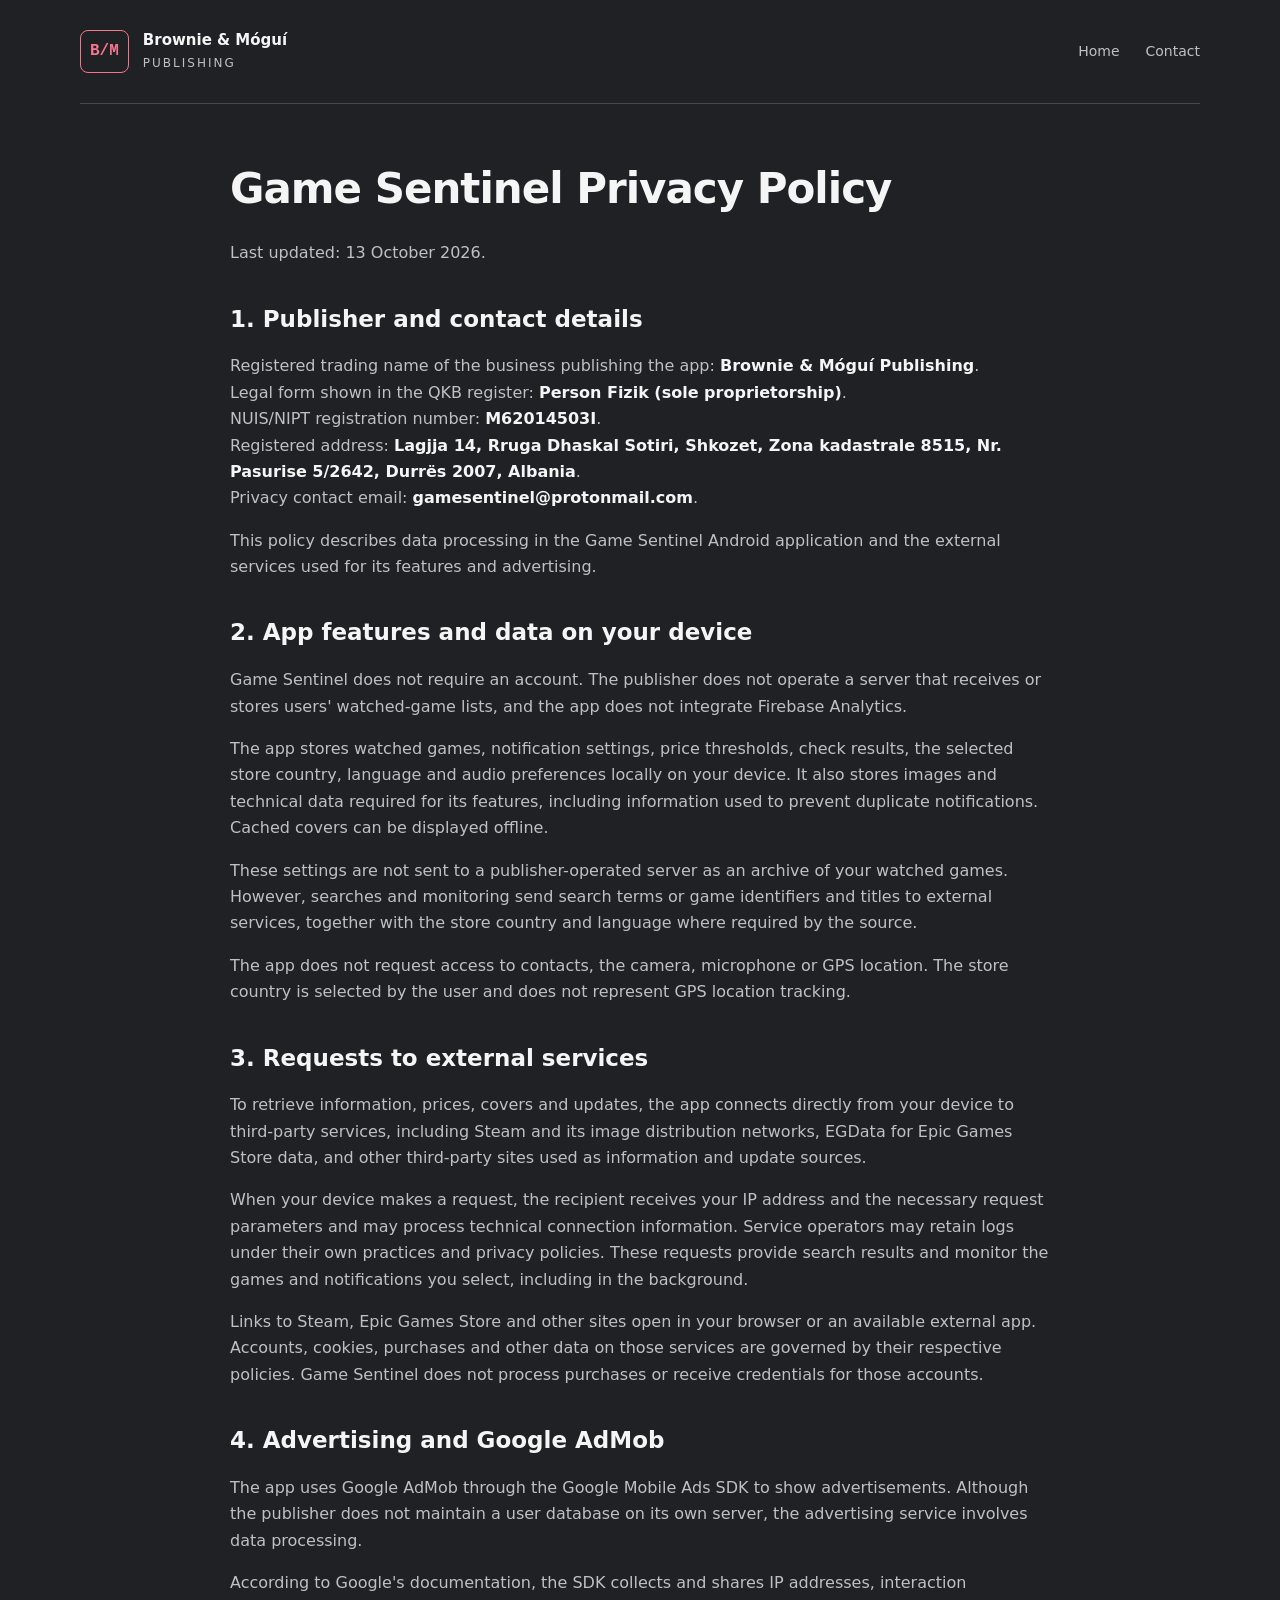
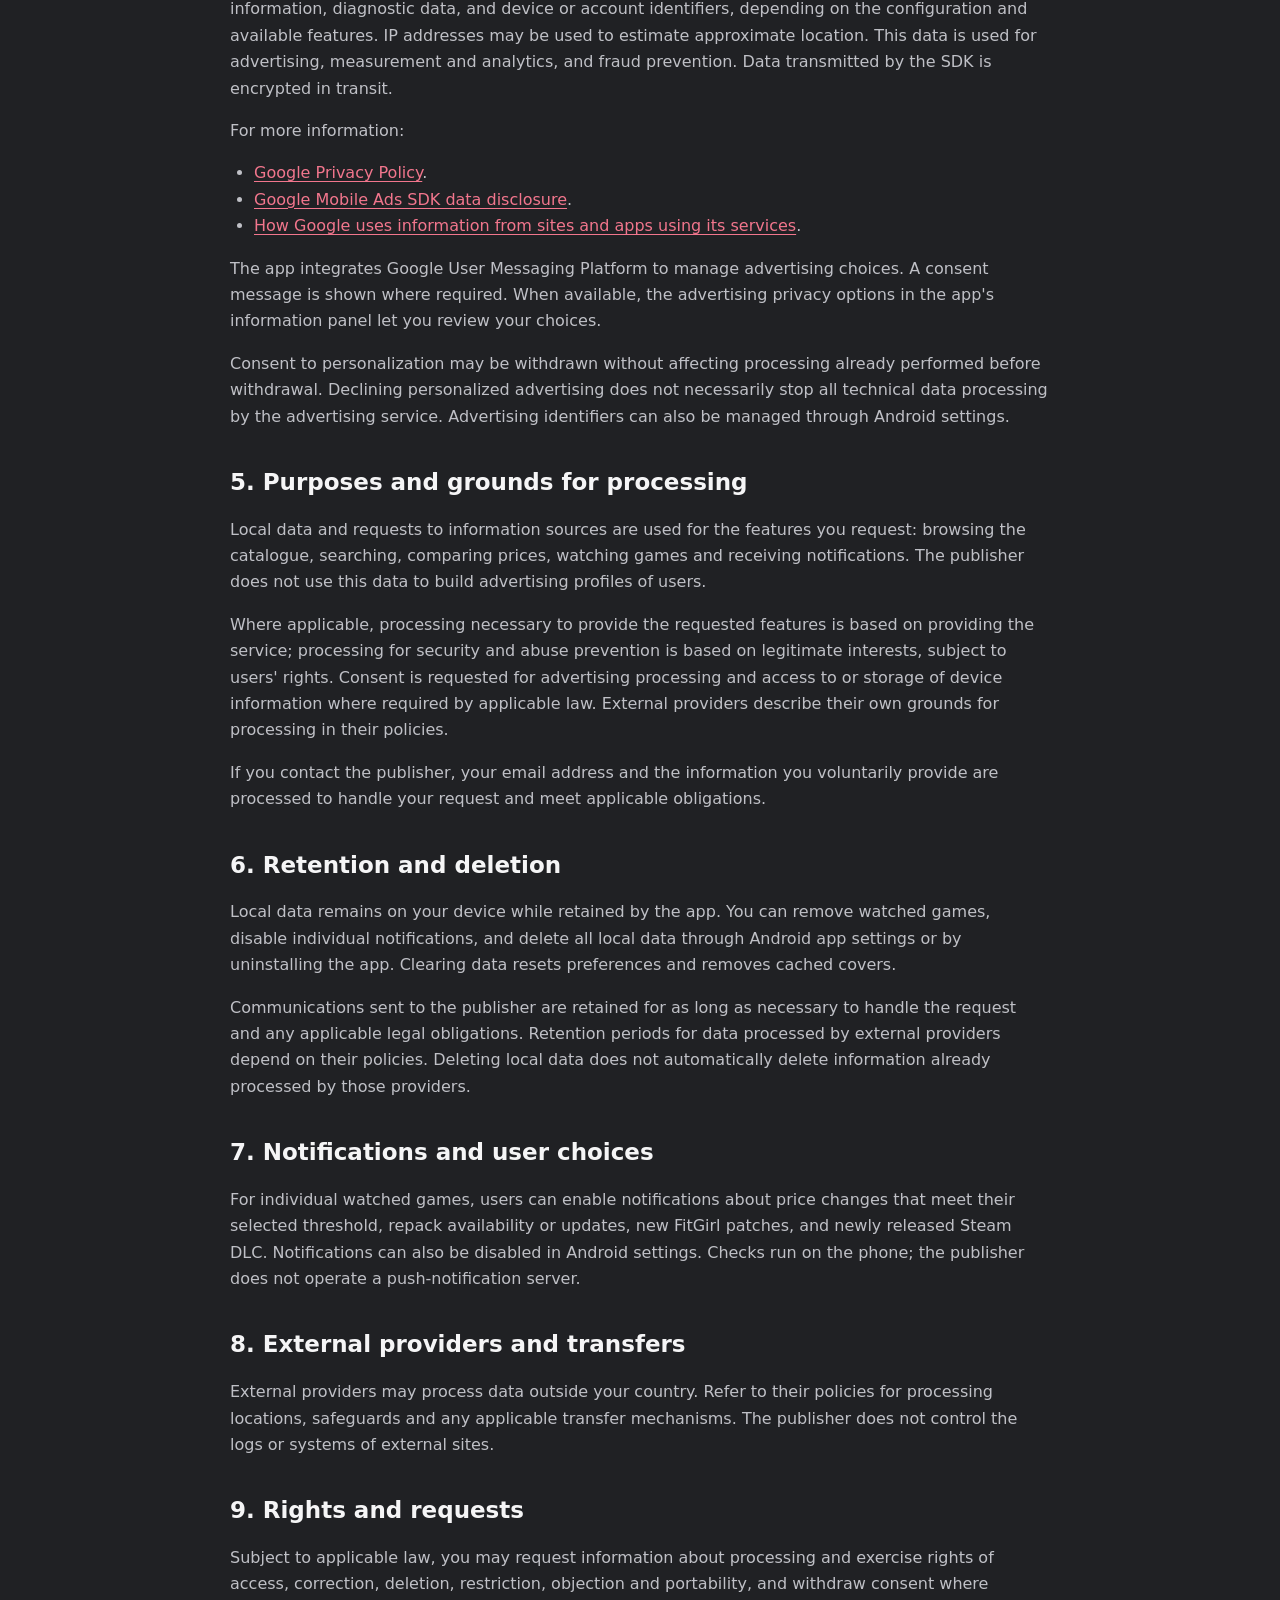
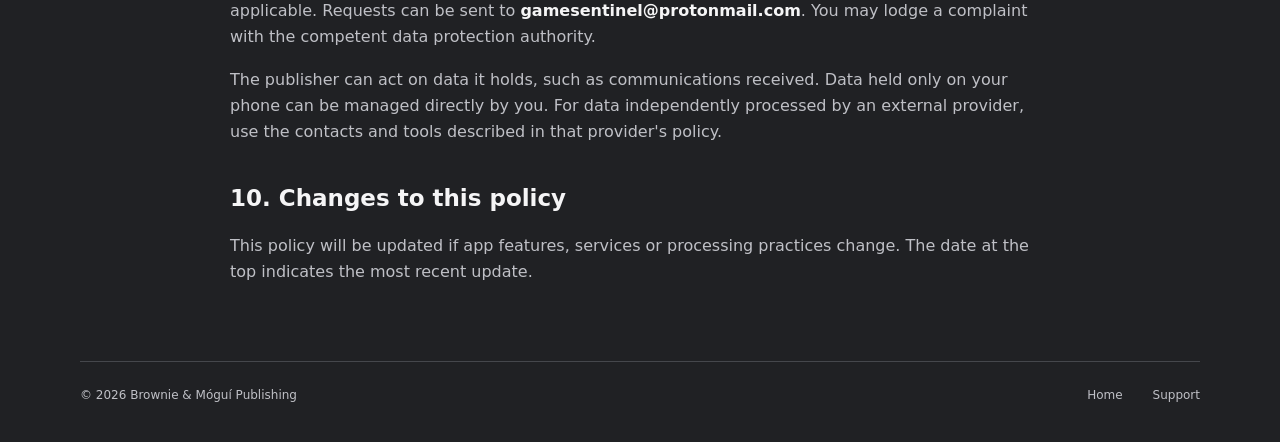
==== privacy.html @ 584cd1c6 "Publish Game Sentinel website" ====
<!doctype html>
<html lang="en"><head><meta charset="utf-8"><meta name="viewport" content="width=device-width, initial-scale=1"><meta name="theme-color" content="#202124"><meta name="description" content="Privacy policy for the Game Sentinel Android app."><title>Privacy · Game Sentinel</title><link rel="icon" href="cat.png" type="image/png"><link rel="stylesheet" href="style.css"></head><body>
<header class="header wrap"><a class="brand" href="./" aria-label="Home"><span class="brand-mark" aria-hidden="true">B/M</span><span>Brownie & Móguí<span class="brand-sub">Publishing</span></span></a><nav aria-label="Main navigation"><a href="./">Home</a><a href="index.html#contatti">Contact</a></nav></header>
<main class="policy wrap">
<h1>Game Sentinel Privacy Policy</h1>
<p>Last updated: 13 October 2026.</p>
<h2>1. Publisher and contact details</h2>
<p>Registered trading name of the business publishing the app: <strong>Brownie &amp; Móguí Publishing</strong>.<br>Legal form shown in the QKB register: <strong>Person Fizik (sole proprietorship)</strong>.<br>NUIS/NIPT registration number: <strong>M62014503I</strong>.<br>Registered address: <strong>Lagjja 14, Rruga Dhaskal Sotiri, Shkozet, Zona kadastrale 8515, Nr. Pasurise 5/2642, Durrës 2007, Albania</strong>.<br>Privacy contact email: <strong>gamesentinel@protonmail.com</strong>.</p>
<p>This policy describes data processing in the Game Sentinel Android application and the external services used for its features and advertising.</p>
<h2>2. App features and data on your device</h2>
<p>Game Sentinel does not require an account. The publisher does not operate a server that receives or stores users&#x27; watched-game lists, and the app does not integrate Firebase Analytics.</p>
<p>The app stores watched games, notification settings, price thresholds, check results, the selected store country, language and audio preferences locally on your device. It also stores images and technical data required for its features, including information used to prevent duplicate notifications. Cached covers can be displayed offline.</p>
<p>These settings are not sent to a publisher-operated server as an archive of your watched games. However, searches and monitoring send search terms or game identifiers and titles to external services, together with the store country and language where required by the source.</p>
<p>The app does not request access to contacts, the camera, microphone or GPS location. The store country is selected by the user and does not represent GPS location tracking.</p>
<h2>3. Requests to external services</h2>
<p>To retrieve information, prices, covers and updates, the app connects directly from your device to third-party services, including Steam and its image distribution networks, EGData for Epic Games Store data, and other third-party sites used as information and update sources.</p>
<p>When your device makes a request, the recipient receives your IP address and the necessary request parameters and may process technical connection information. Service operators may retain logs under their own practices and privacy policies. These requests provide search results and monitor the games and notifications you select, including in the background.</p>
<p>Links to Steam, Epic Games Store and other sites open in your browser or an available external app. Accounts, cookies, purchases and other data on those services are governed by their respective policies. Game Sentinel does not process purchases or receive credentials for those accounts.</p>
<h2>4. Advertising and Google AdMob</h2>
<p>The app uses Google AdMob through the Google Mobile Ads SDK to show advertisements. Although the publisher does not maintain a user database on its own server, the advertising service involves data processing.</p>
<p>According to Google&#x27;s documentation, the SDK collects and shares IP addresses, interaction information, diagnostic data, and device or account identifiers, depending on the configuration and available features. IP addresses may be used to estimate approximate location. This data is used for advertising, measurement and analytics, and fraud prevention. Data transmitted by the SDK is encrypted in transit.</p>
<p>For more information:</p>
<ul><li><a href="https://policies.google.com/privacy?hl=en">Google Privacy Policy</a>.</li><li><a href="https://developers.google.com/admob/android/privacy/play-data-disclosure">Google Mobile Ads SDK data disclosure</a>.</li><li><a href="https://policies.google.com/technologies/partner-sites?hl=en">How Google uses information from sites and apps using its services</a>.</li></ul>
<p>The app integrates Google User Messaging Platform to manage advertising choices. A consent message is shown where required. When available, the advertising privacy options in the app&#x27;s information panel let you review your choices.</p>
<p>Consent to personalization may be withdrawn without affecting processing already performed before withdrawal. Declining personalized advertising does not necessarily stop all technical data processing by the advertising service. Advertising identifiers can also be managed through Android settings.</p>
<h2>5. Purposes and grounds for processing</h2>
<p>Local data and requests to information sources are used for the features you request: browsing the catalogue, searching, comparing prices, watching games and receiving notifications. The publisher does not use this data to build advertising profiles of users.</p>
<p>Where applicable, processing necessary to provide the requested features is based on providing the service; processing for security and abuse prevention is based on legitimate interests, subject to users&#x27; rights. Consent is requested for advertising processing and access to or storage of device information where required by applicable law. External providers describe their own grounds for processing in their policies.</p>
<p>If you contact the publisher, your email address and the information you voluntarily provide are processed to handle your request and meet applicable obligations.</p>
<h2>6. Retention and deletion</h2>
<p>Local data remains on your device while retained by the app. You can remove watched games, disable individual notifications, and delete all local data through Android app settings or by uninstalling the app. Clearing data resets preferences and removes cached covers.</p>
<p>Communications sent to the publisher are retained for as long as necessary to handle the request and any applicable legal obligations. Retention periods for data processed by external providers depend on their policies. Deleting local data does not automatically delete information already processed by those providers.</p>
<h2>7. Notifications and user choices</h2>
<p>For individual watched games, users can enable notifications about price changes that meet their selected threshold, repack availability or updates, new FitGirl patches, and newly released Steam DLC. Notifications can also be disabled in Android settings. Checks run on the phone; the publisher does not operate a push-notification server.</p>
<h2>8. External providers and transfers</h2>
<p>External providers may process data outside your country. Refer to their policies for processing locations, safeguards and any applicable transfer mechanisms. The publisher does not control the logs or systems of external sites.</p>
<h2>9. Rights and requests</h2>
<p>Subject to applicable law, you may request information about processing and exercise rights of access, correction, deletion, restriction, objection and portability, and withdraw consent where applicable. Requests can be sent to <strong>gamesentinel@protonmail.com</strong>. You may lodge a complaint with the competent data protection authority.</p>
<p>The publisher can act on data it holds, such as communications received. Data held only on your phone can be managed directly by you. For data independently processed by an external provider, use the contacts and tools described in that provider&#x27;s policy.</p>
<h2>10. Changes to this policy</h2>
<p>This policy will be updated if app features, services or processing practices change. The date at the top indicates the most recent update.</p>
</main><footer class="footer wrap"><span>© 2026 Brownie & Móguí Publishing</span><a href="./">Home</a><a href="mailto:gamesentinel@protonmail.com">Support</a></footer></body></html>
---- style.css ----
:root{color-scheme:dark;--bg:#202124;--panel:#292b2f;--line:#45474c;--text:#f5f5f6;--muted:#bfc0c6;--accent:#f2768d;--width:1120px}
*{box-sizing:border-box}html{scroll-behavior:smooth;scroll-padding-top:24px}body{margin:0;background:var(--bg);color:var(--text);font-family:system-ui,-apple-system,"Segoe UI",sans-serif;line-height:1.65}a{color:inherit;text-decoration:none}a:hover{color:var(--accent)}a:focus-visible{outline:3px solid var(--accent);outline-offset:6px}img{display:block;max-width:100%;height:auto}.wrap{width:min(var(--width),calc(100% - 64px));margin-inline:auto}.header{display:flex;align-items:center;justify-content:space-between;padding-block:30px;gap:24px;border-bottom:1px solid var(--line)}.brand{display:flex;gap:14px;align-items:center;font-size:15px;font-weight:650;line-height:1.3}.brand-mark{border:1px solid var(--accent);color:var(--accent);padding:10px 9px;font-family:Consolas,monospace;font-size:16px;border-radius:8px}.brand-sub{display:block;font-size:12px;font-weight:400;color:var(--muted);letter-spacing:2px;text-transform:uppercase;margin-top:5px}nav{display:flex;gap:26px;font-size:14px;color:var(--muted)}.hero{display:grid;grid-template-columns:1.1fr 1fr;gap:60px;align-items:center;padding-block:84px 80px}.eyebrow{font-size:12px;letter-spacing:2px;text-transform:uppercase;color:var(--accent);font-family:Consolas,monospace;margin:0 0 24px}.status-dot{display:inline-block;width:7px;height:7px;background:var(--accent);border-radius:50%;margin-right:10px;vertical-align:middle}h1{font-size:clamp(42px,5.5vw,72px);line-height:1.05;letter-spacing:-3px;margin:0 0 26px;font-weight:750}.accent{color:var(--accent)}.lead{font-size:25px;line-height:1.35;margin:0 0 20px;max-width:390px}.intro{color:var(--muted);font-size:17px;max-width:460px}.hero-actions{display:flex;flex-wrap:wrap;gap:12px;margin-top:30px}.button{display:inline-flex;gap:16px;justify-content:center;align-items:center;min-height:50px;padding:12px 20px;border:1px solid var(--line);border-radius:10px;font-size:14px;font-weight:650}.primary{background:var(--accent);border-color:var(--accent);color:#202124}.primary:hover{color:#202124;background:#ff9bad}.availability{font-size:12px;color:var(--muted);margin-top:22px}.hero-art{border:1px solid var(--line);border-radius:18px;overflow:hidden;background:#202124}.art-label{font:11px Consolas,monospace;color:var(--muted);letter-spacing:2px;padding:20px 22px;border-bottom:1px solid var(--line)}.hero-art img{width:100%;aspect-ratio:1;object-fit:contain}.art-bottom{display:flex;justify-content:space-between;align-items:center;font-size:12px;gap:20px;color:var(--muted);padding:14px 22px;border-top:1px solid var(--line)}.art-bottom span:last-child{color:var(--accent);font:25px Consolas,monospace}.features{padding-block:50px 70px;border-top:1px solid var(--line)}h2{font-size:clamp(26px,3vw,38px);letter-spacing:-1px;line-height:1.25;margin:0 0 20px}.section-heading .eyebrow{margin-bottom:16px}.feature-grid{display:grid;grid-template-columns:repeat(3,1fr);gap:18px;margin-top:35px}.feature-grid article{background:var(--panel);border:1px solid #393b40;border-radius:14px;padding:28px}.feature-number{font:11px Consolas,monospace;color:var(--accent);letter-spacing:1px}.feature-grid h3{font-size:20px;line-height:1.3;margin:22px 0 14px}.feature-grid p{font-size:14px;color:var(--muted);margin:0}.feature-note{font-size:12px;color:var(--muted);max-width:760px;margin-top:22px}.company{border-top:1px solid var(--line);display:grid;grid-template-columns:1fr 1fr;gap:90px;padding-block:65px}.company-intro{color:var(--muted);max-width:350px}.company-details dl{margin:0}.company-details dl>div{padding:0 0 18px;margin-bottom:18px;border-bottom:1px solid #393b40}.company-details dt{font-size:11px;letter-spacing:1px;text-transform:uppercase;color:var(--muted);margin-bottom:6px}.company-details dd{margin:0;font-size:15px;overflow-wrap:anywhere}.company-details dd a{color:var(--accent)}.independence{border-top:1px solid var(--line);padding-block:35px}.independence h2{font-size:18px;letter-spacing:0}.independence p{font-size:13px;color:var(--muted);max-width:870px}.footer{display:flex;flex-wrap:wrap;gap:20px 30px;padding-block:24px 36px;border-top:1px solid var(--line);font-size:12px;color:var(--muted)}.footer span{margin-right:auto}.policy{max-width:820px;padding-block:60px}.policy h1{font-size:42px;letter-spacing:-1px;line-height:1.2}.policy h2{font-size:23px;letter-spacing:0;margin-top:38px}.policy p,.policy li{color:var(--muted);font-size:16px}.policy a{color:var(--accent);text-decoration:underline;text-underline-offset:3px;overflow-wrap:anywhere}.policy strong{color:var(--text)}.draft-note{padding:16px;border:1px solid var(--accent);border-radius:10px}.policy ul{padding-left:24px}
@media(max-width:850px){.hero{gap:28px;padding-block:55px}.hero h1{letter-spacing:-2px}.hero .lead{font-size:22px}.feature-grid{gap:12px}.feature-grid article{padding:20px}.company{gap:40px}.hero-art .art-bottom{font-size:10px}}@media(max-width:650px){.wrap{width:calc(100% - 36px)}.header{padding-block:20px;flex-wrap:wrap;gap:18px}nav{gap:22px;width:100%;font-size:13px}.hero{grid-template-columns:1fr;padding-block:40px;gap:30px}.hero h1{font-size:48px}.hero-copy .eyebrow{margin-bottom:20px}.intro{font-size:16px}.hero-art{max-width:420px;width:100%;margin-inline:auto}.feature-grid,.company{grid-template-columns:1fr}.feature-grid article{padding:24px}.features{padding-block:38px}.company{padding-block:40px;gap:24px}.company h2 br{display:none}.company-details dd{font-size:14px}.footer{display:grid;gap:12px}.policy{padding-block:35px}.policy h1{font-size:32px}.policy h2{font-size:22px}.policy p,.policy li{font-size:15px}}@media(prefers-reduced-motion:reduce){html{scroll-behavior:auto}}
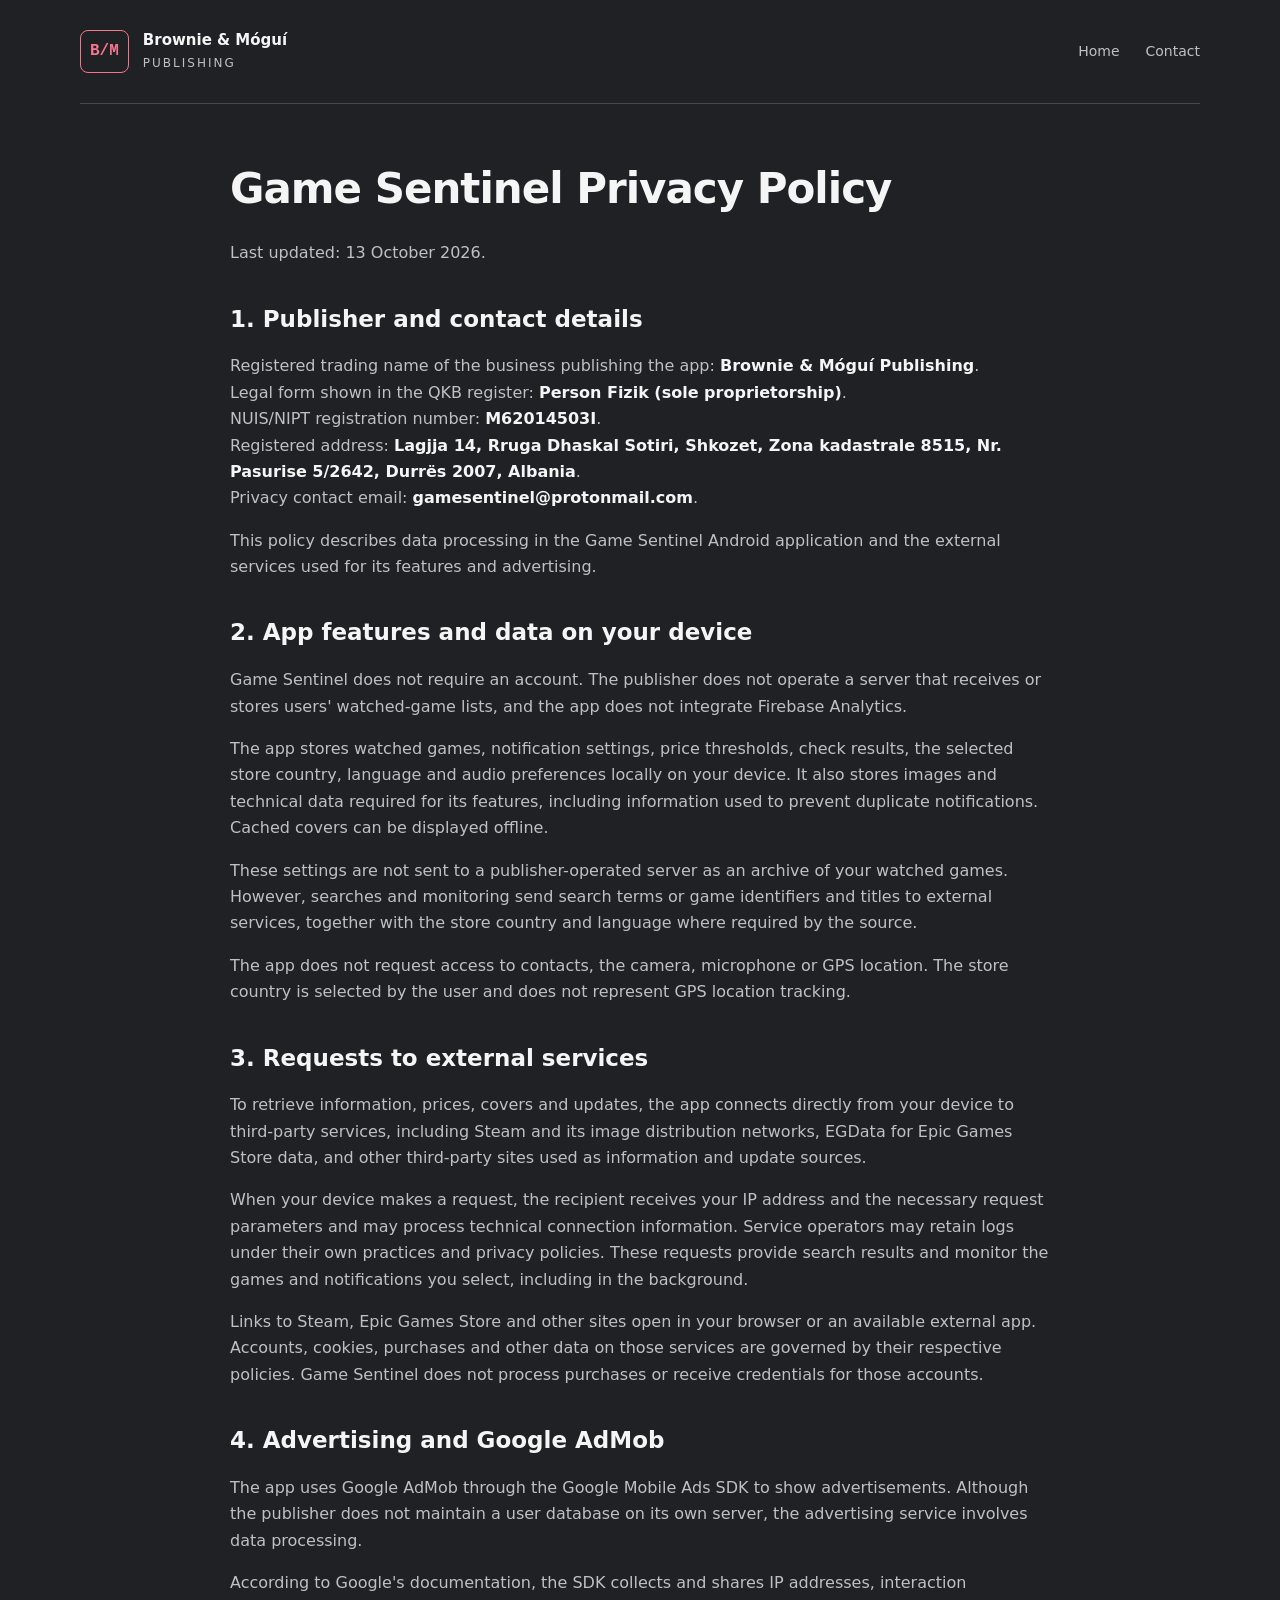
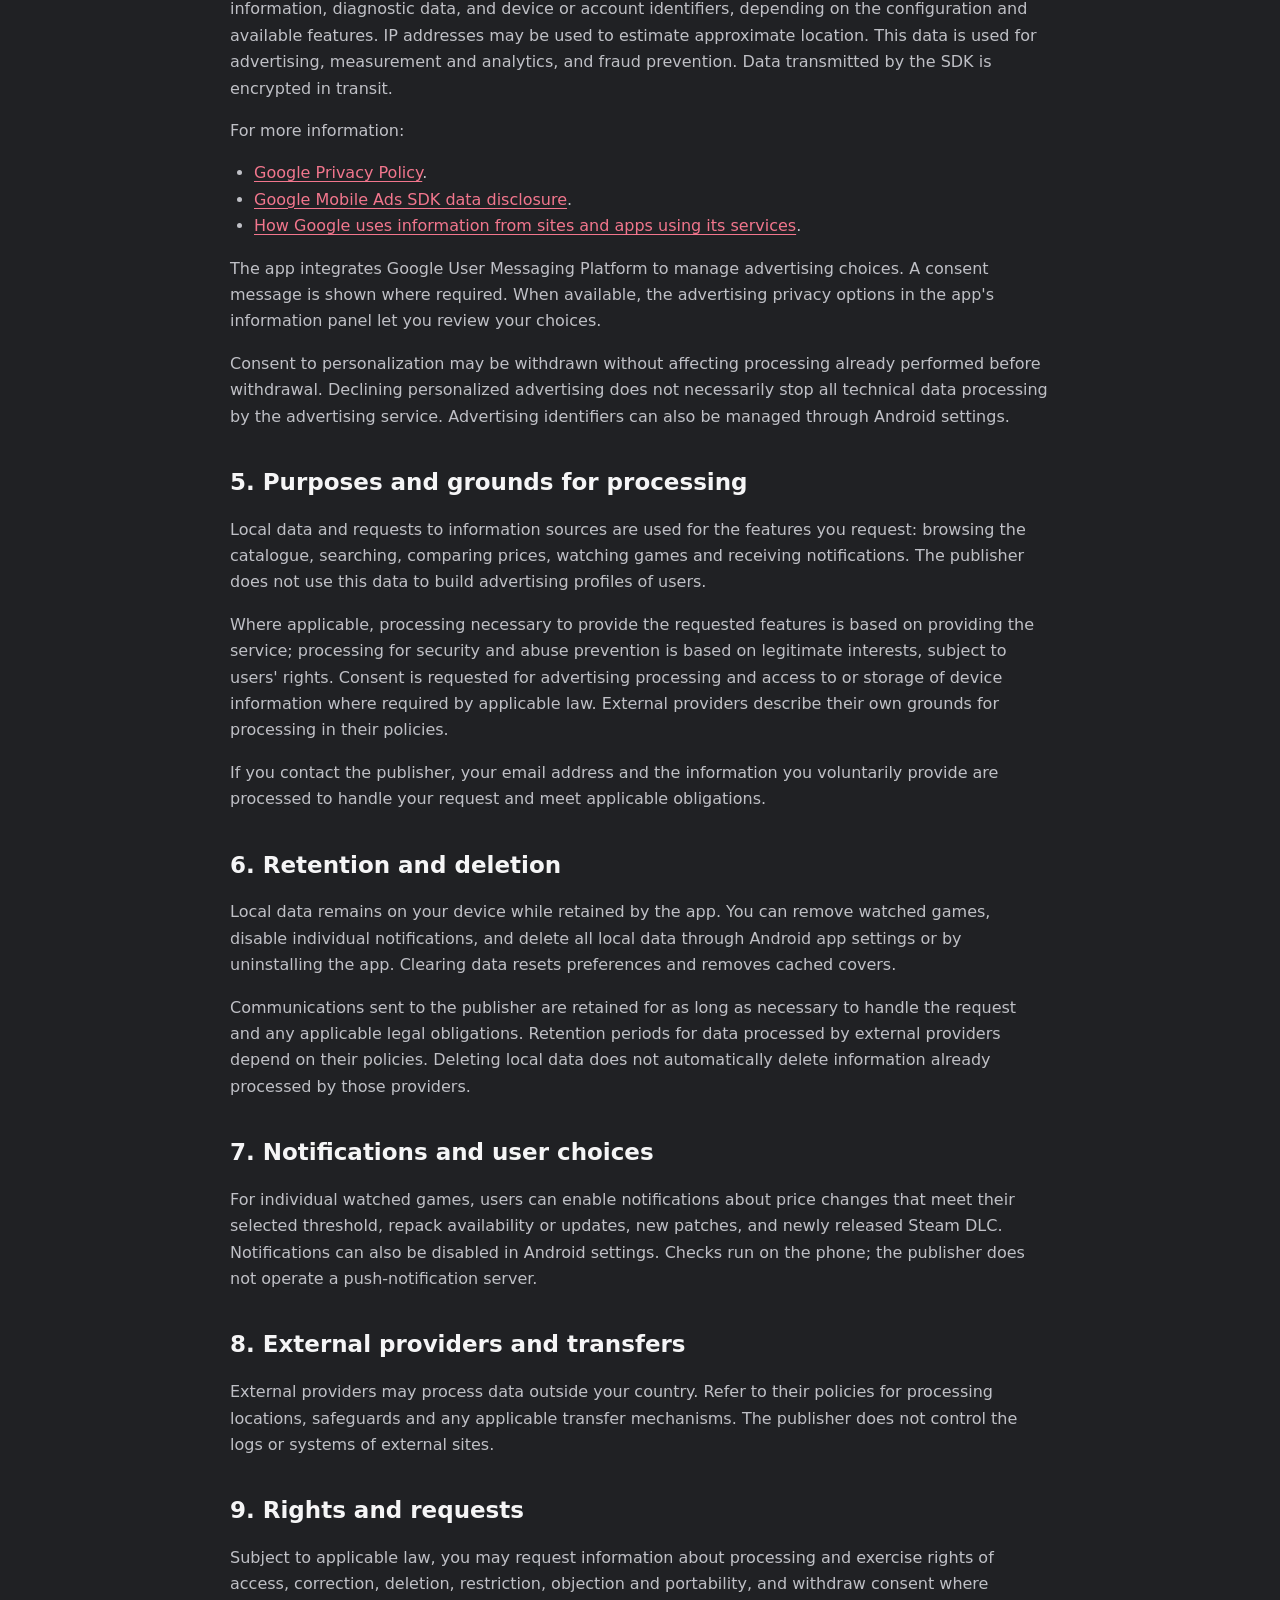
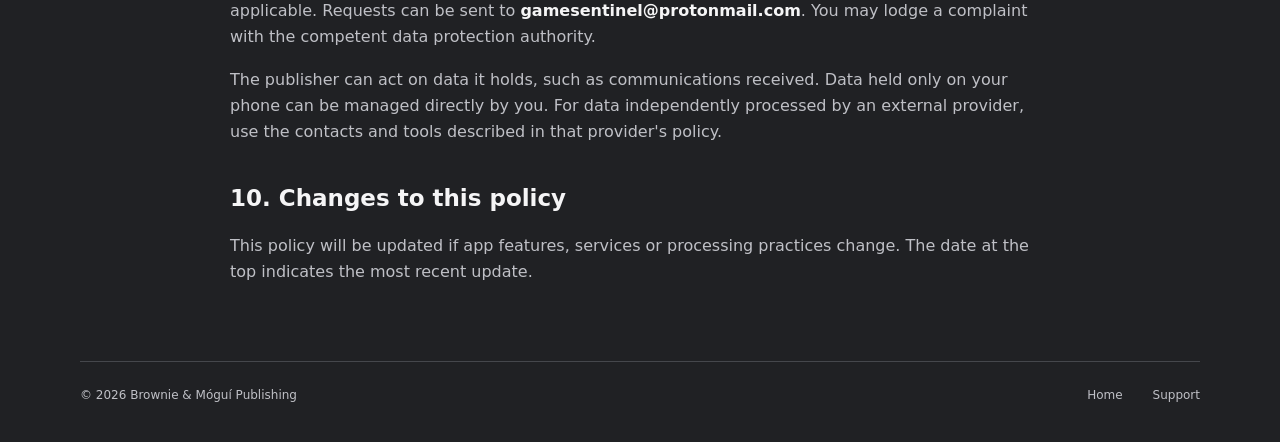
==== commit 52f66b07: "Remove named patch source from website" ====
--- a/privacy.html
+++ b/privacy.html
@@ -31,7 +31,7 @@
 <p>Local data remains on your device while retained by the app. You can remove watched games, disable individual notifications, and delete all local data through Android app settings or by uninstalling the app. Clearing data resets preferences and removes cached covers.</p>
 <p>Communications sent to the publisher are retained for as long as necessary to handle the request and any applicable legal obligations. Retention periods for data processed by external providers depend on their policies. Deleting local data does not automatically delete information already processed by those providers.</p>
 <h2>7. Notifications and user choices</h2>
-<p>For individual watched games, users can enable notifications about price changes that meet their selected threshold, repack availability or updates, new FitGirl patches, and newly released Steam DLC. Notifications can also be disabled in Android settings. Checks run on the phone; the publisher does not operate a push-notification server.</p>
+<p>For individual watched games, users can enable notifications about price changes that meet their selected threshold, repack availability or updates, new patches, and newly released Steam DLC. Notifications can also be disabled in Android settings. Checks run on the phone; the publisher does not operate a push-notification server.</p>
 <h2>8. External providers and transfers</h2>
 <p>External providers may process data outside your country. Refer to their policies for processing locations, safeguards and any applicable transfer mechanisms. The publisher does not control the logs or systems of external sites.</p>
 <h2>9. Rights and requests</h2>
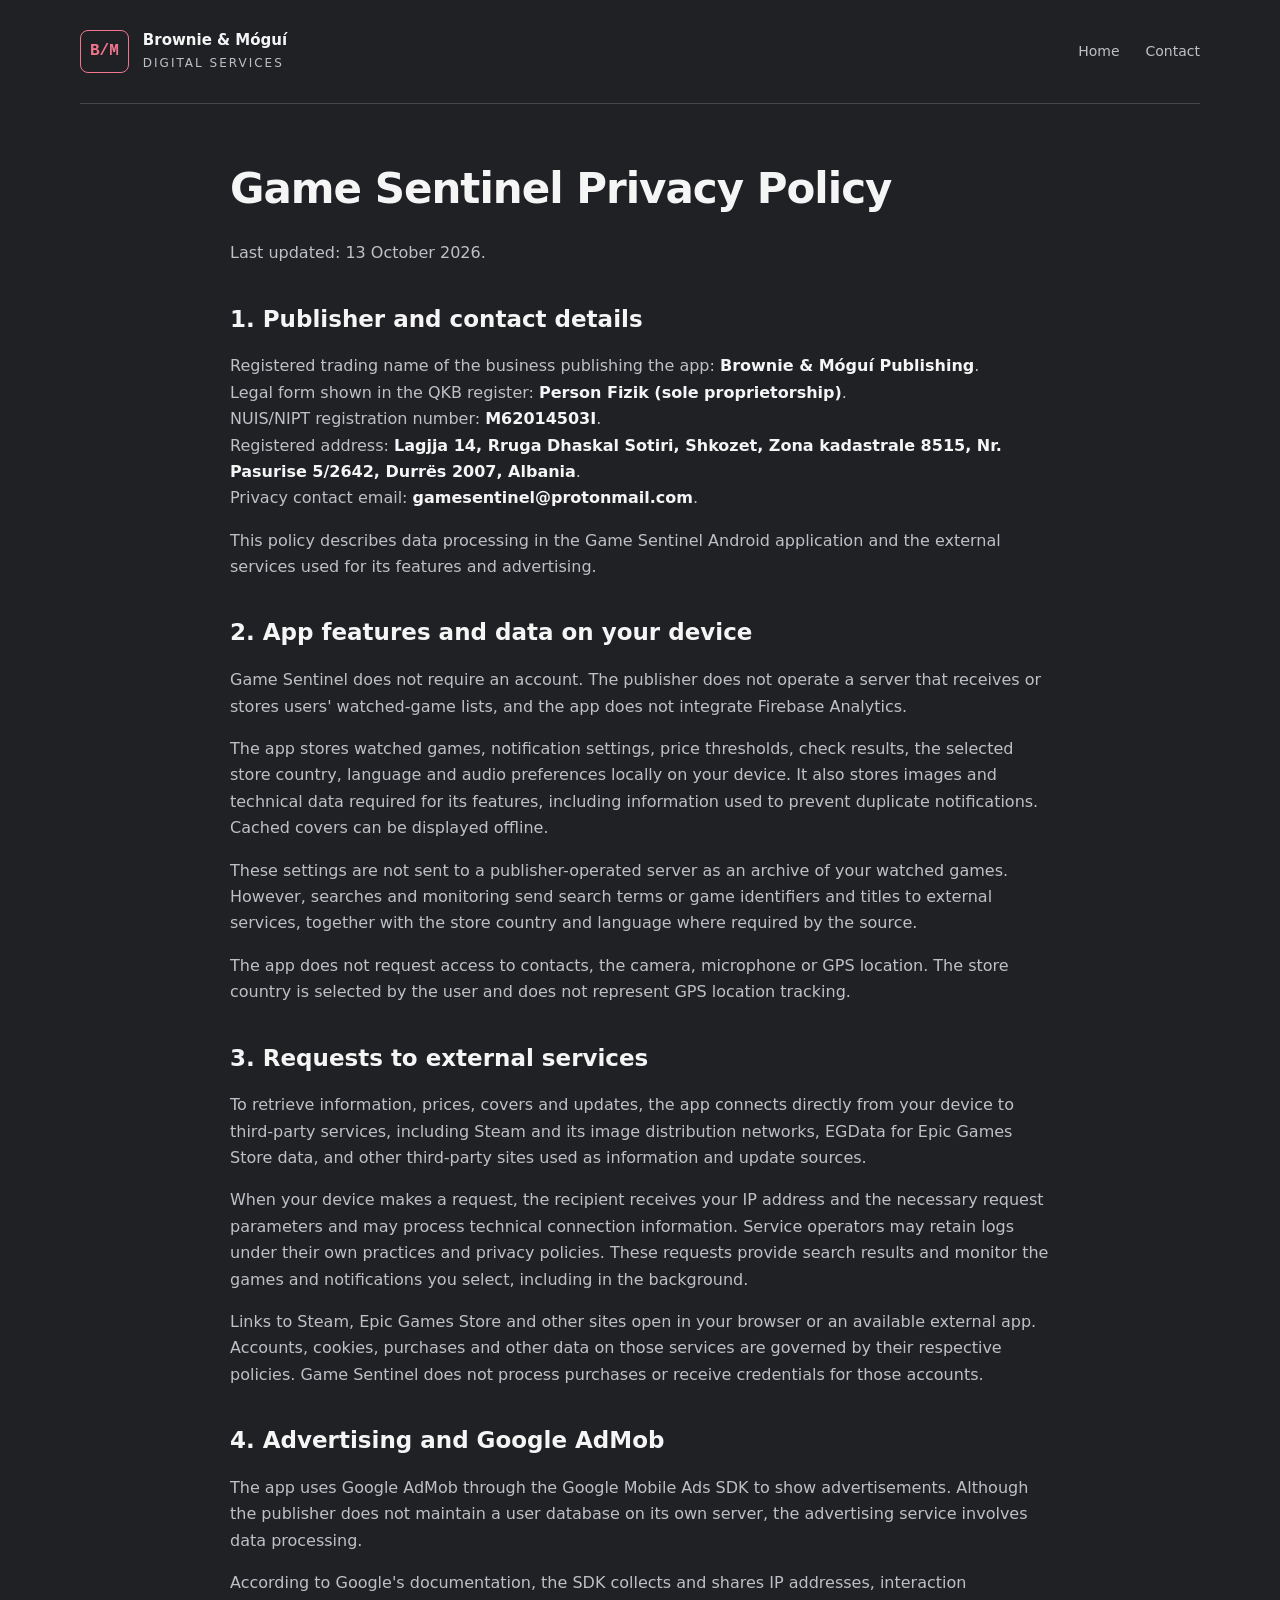
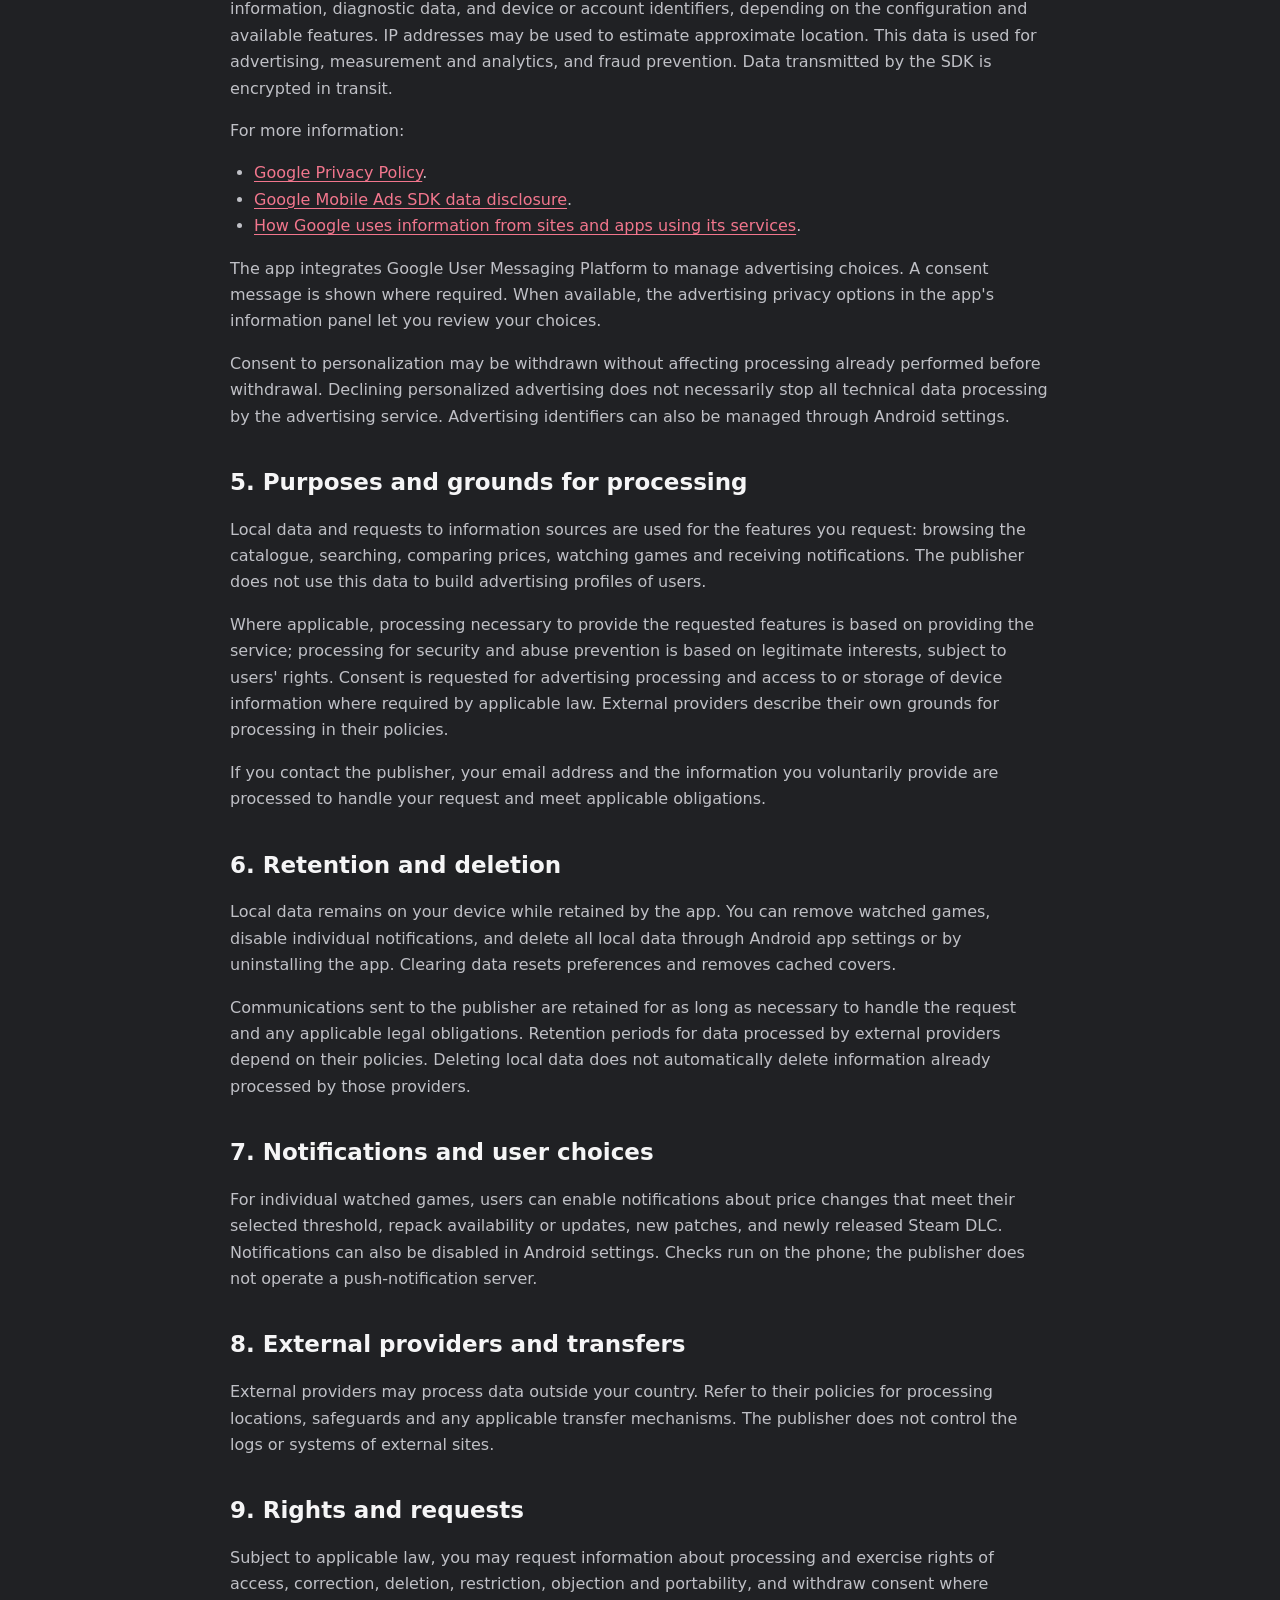
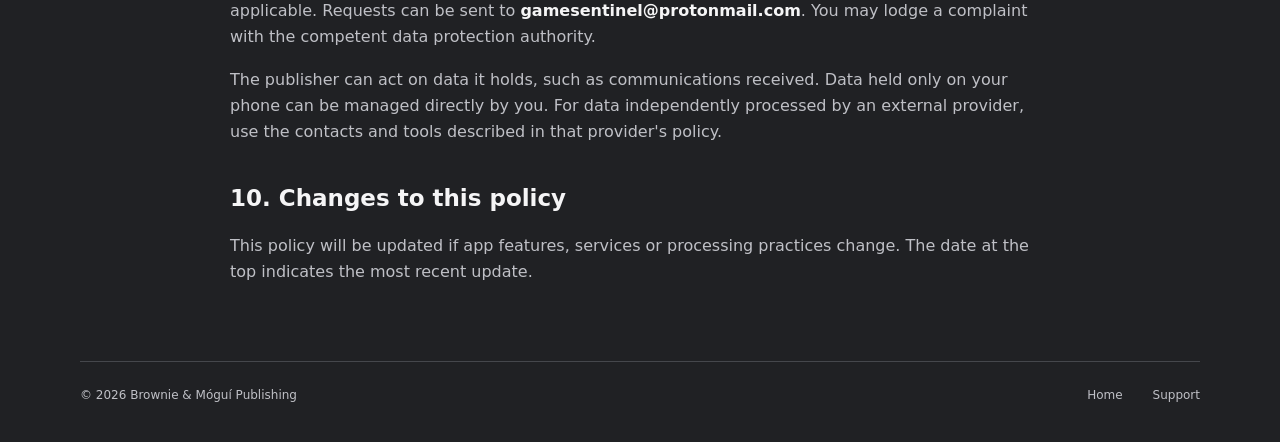
==== commit ff811acf: "Update digital services description and current cat logo" ====
--- a/privacy.html
+++ b/privacy.html
@@ -1,6 +1,6 @@
 <!doctype html>
 <html lang="en"><head><meta charset="utf-8"><meta name="viewport" content="width=device-width, initial-scale=1"><meta name="theme-color" content="#202124"><meta name="description" content="Privacy policy for the Game Sentinel Android app."><title>Privacy · Game Sentinel</title><link rel="icon" href="cat.png" type="image/png"><link rel="stylesheet" href="style.css"></head><body>
-<header class="header wrap"><a class="brand" href="./" aria-label="Home"><span class="brand-mark" aria-hidden="true">B/M</span><span>Brownie & Móguí<span class="brand-sub">Publishing</span></span></a><nav aria-label="Main navigation"><a href="./">Home</a><a href="index.html#contatti">Contact</a></nav></header>
+<header class="header wrap"><a class="brand" href="./" aria-label="Home"><span class="brand-mark" aria-hidden="true">B/M</span><span>Brownie & Móguí<span class="brand-sub">Digital services</span></span></a><nav aria-label="Main navigation"><a href="./">Home</a><a href="index.html#contatti">Contact</a></nav></header>
 <main class="policy wrap">
 <h1>Game Sentinel Privacy Policy</h1>
 <p>Last updated: 13 October 2026.</p>
